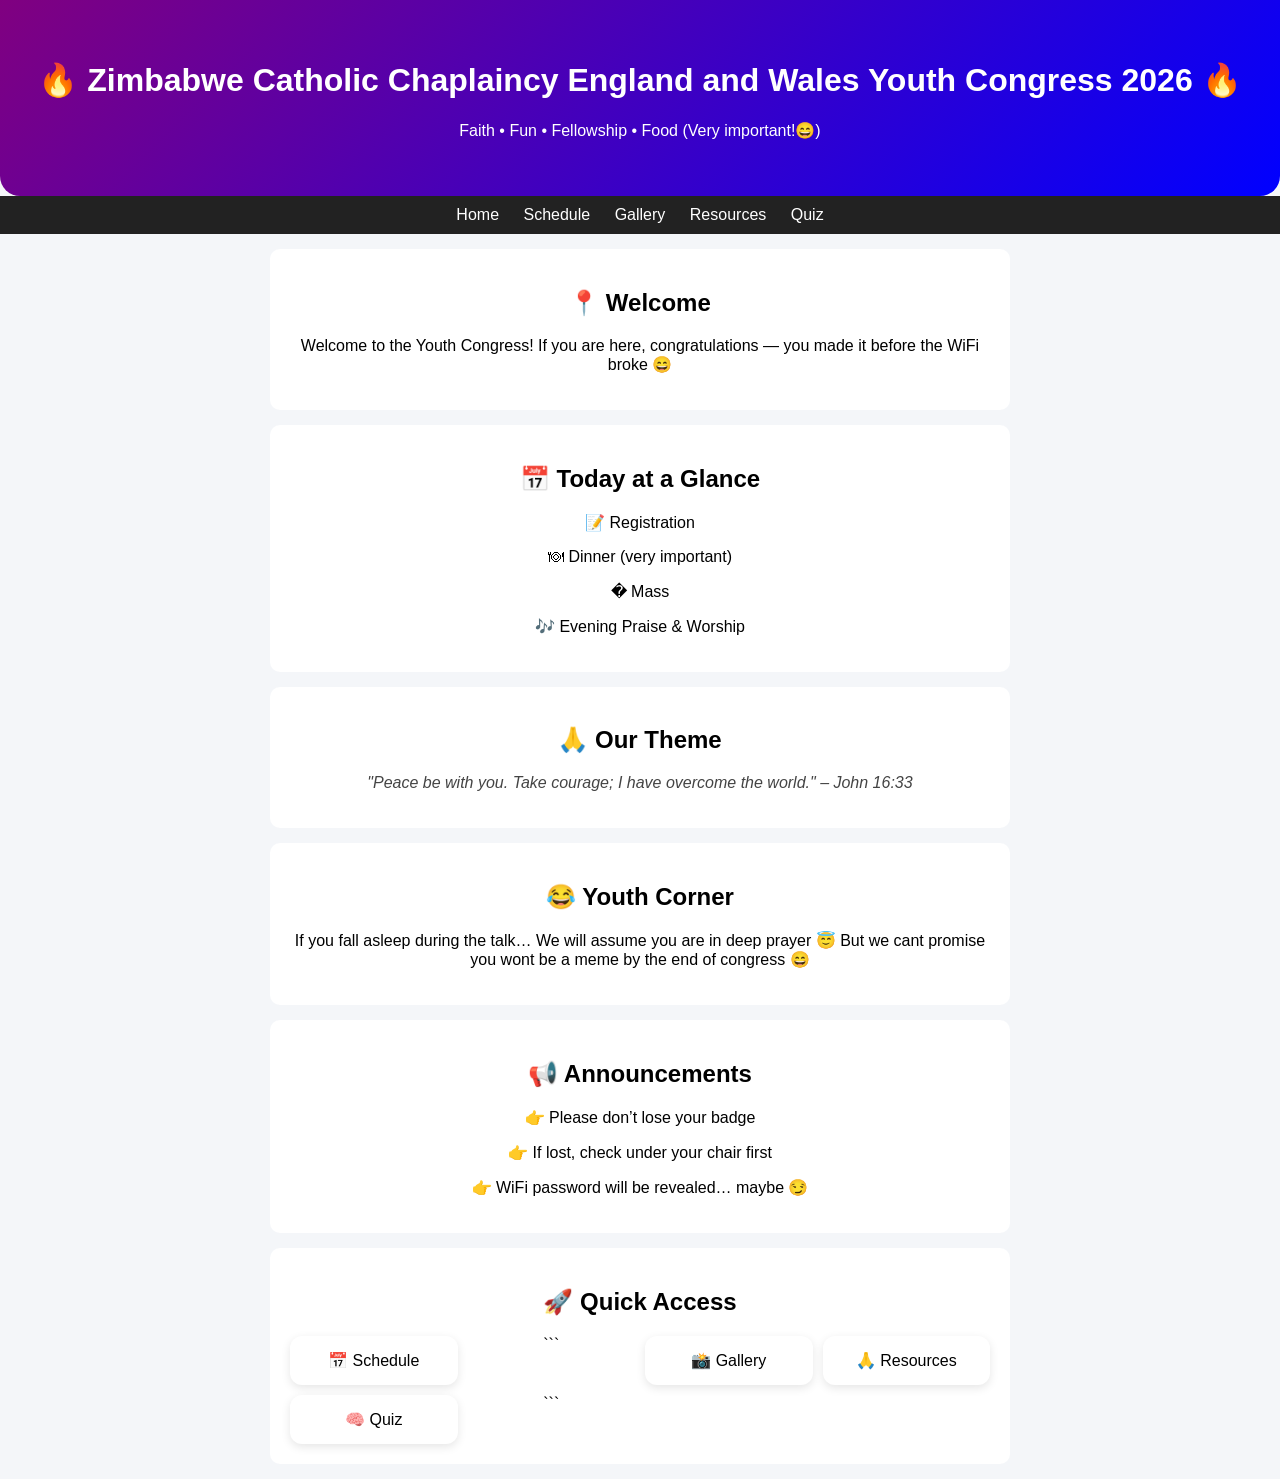
==== index.html @ 90b076f2 "Initial Commit" ====
<!DOCTYPE html>

<html>
<head>
  <link rel="stylesheet" href="style.css">
  <meta name="viewport" content="width=device-width, initial-scale=1.0">
  <title>ZCCEW Youth Congress 2026</title>

  <style>
    .hero {
      background: linear-gradient(135deg, purple, blue);
      color: white;
      padding: 40px 20px;
      border-radius: 0 0 20px 20px;
    }

    .grid {
      display: grid;
      grid-template-columns: repeat(auto-fit, minmax(150px, 1fr));
      gap: 10px;
      max-width: 800px;
      margin: auto;
    }

    .tile {
      background: white;
      padding: 15px;
      border-radius: 12px;
      box-shadow: 0 3px 10px rgba(0,0,0,0.1);
      cursor: pointer;
    }

    .tile:hover {
      transform: scale(1.03);
      transition: 0.2s;
    }

    .quote {
      font-style: italic;
      color: #444;
    }
  </style>

</head>

<body>

<div class="hero">
  <h1>🔥 Zimbabwe Catholic Chaplaincy England and Wales Youth Congress 2026 🔥</h1>
  <p>Faith • Fun • Fellowship • Food (Very important!😄)</p>
</div>

<nav>
  <a href="index.html">Home</a>
  <a href="schedule.html">Schedule</a>
  <a href="gallery.html">Gallery</a>
  <a href="resources.html">Resources</a>
  <a href="quiz.html">Quiz</a>
</nav>

<!-- QUICK INFO -->

<div class="card">
  <h2>📍 Welcome</h2>
  <p>Welcome to the Youth Congress! If you are here, congratulations — you made it before the WiFi broke 😄</p>
</div>

<!-- Arrival SNAPSHOT -->

<div class="card">
  <h2>📅 Today at a Glance</h2>
  <p>📝 Registration </p>
  <p>🍽 Dinner (very important)</p>
  <p>� Mass</p>
  <p>🎶 Evening Praise & Worship</p>
</div>

<!-- TODAY SNAPSHOT 
<div class="card">
  <h2>📅 Today at a Glance</h2>
  <p>🕘 Morning Prayer</p>
  <p>📖 Talk Sessions</p>
  <p>🍽 Lunch (very important)</p>
  <p>🎶 Evening Praise & Worship</p>
</div>

-->
<!-- DAILY VERSE 
<div class="card">
  <h2>📅 Today at a Glance</h2>
  <p>🕘 Morning Prayer</p>
  <p>📖 Talk Sessions</p>
  <p>🍽 Lunch (very important)</p>
  <p>🎶 Evening Praise & Worship</p>
</div>
-->


<!-- DAILY VERSE -->

<div class="card">
  <h2>🙏 Our Theme</h2>
  <p class="quote">"Peace be with you. Take courage; I have overcome the world." – John 16:33</p>
</div>

<!-- FUN SECTION -->

<div class="card">
  <h2>😂 Youth Corner</h2>
  <p>If you fall asleep during the talk… We will assume you are in deep prayer 😇 But we cant promise you wont be a meme by the end of congress 😄</p>
</div>

<!-- ANNOUNCEMENTS -->

<div class="card">
  <h2>📢 Announcements</h2>
  <p>👉 Please don’t lose your badge</p>
  <p>👉 If lost, check under your chair first</p>
  <p>👉 WiFi password will be revealed… maybe 😏</p>
</div>

<!-- QUICK NAV TILES -->

<div class="card">
  <h2>🚀 Quick Access</h2>

  <div class="grid">
    <div class="tile" onclick="location.href='schedule.html'">
      📅 Schedule
    </div>

```
<div class="tile" onclick="location.href='gallery.html'">
  📸 Gallery
</div>

<div class="tile" onclick="location.href='resources.html'">
  🙏 Resources
</div>

<div class="tile" onclick="location.href='quiz.html'">
  🧠 Quiz
</div>
```

  </div>
</div>

</body>
</html>
---- style.css ----
body {
  font-family: Arial;
  margin: 0;
  background: #f4f6f9;
  text-align: center;
}

header {
  background: linear-gradient(135deg, purple, blue);
  color: white;
  padding: 20px;
}

nav {
  background: #222;
  padding: 10px;
}

nav a {
  color: white;
  margin: 10px;
  text-decoration: none;
}

.card {
  background: white;
  margin: 15px auto;
  padding: 20px;
  max-width: 700px;
  border-radius: 10px;
}
button {
  width: 100%;
  font-size: 18px;
  padding: 15px;
  margin: 10px 0;
}
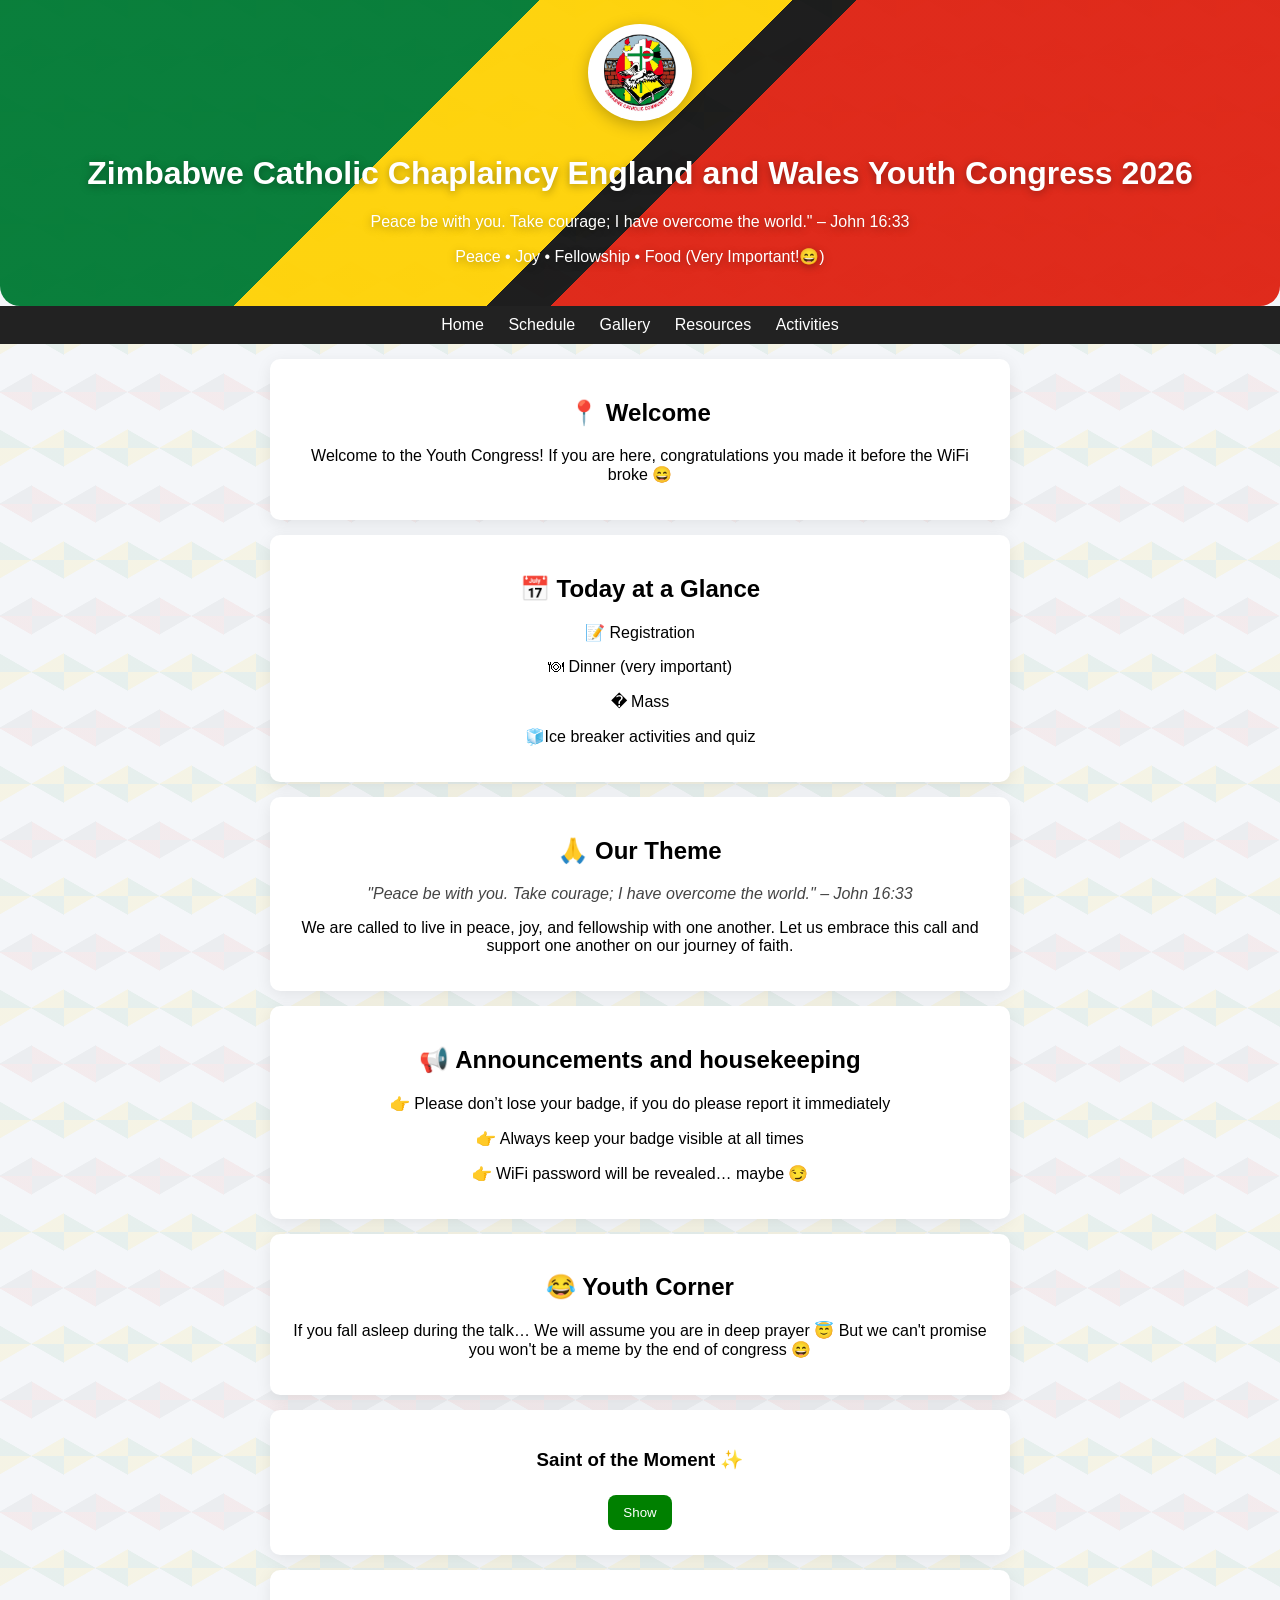
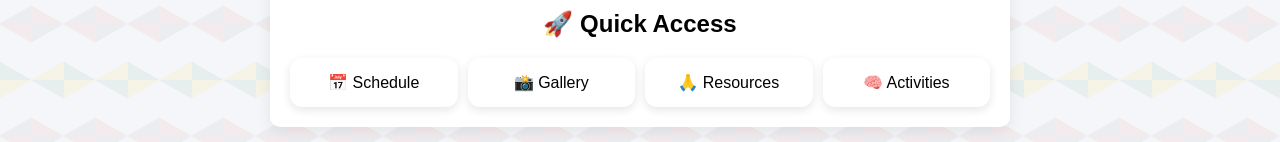
==== commit 0ef5ce22: "Second Commit" ====
--- a/index.html
+++ b/index.html
@@ -8,10 +8,22 @@
 
   <style>
     .hero {
-      background: linear-gradient(135deg, purple, blue);
+      background: linear-gradient(135deg, rgba(0, 122, 52, 0.96) 0%, rgba(0, 122, 52, 0.96) 34%, rgba(255, 209, 0, 0.94) 34%, rgba(255, 209, 0, 0.94) 50%, rgba(0, 0, 0, 0.88) 50%, rgba(0, 0, 0, 0.88) 54%, rgba(222, 32, 16, 0.95) 54%, rgba(222, 32, 16, 0.95) 100%);
       color: white;
-      padding: 40px 20px;
+      padding: 24px 16px;
       border-radius: 0 0 20px 20px;
+      text-shadow: 0 2px 8px rgba(0,0,0,0.35);
+    }
+
+    .hero-logo {
+      width: 88px;
+      max-width: 35vw;
+      height: auto;
+      margin-bottom: 8px;
+      background: white;
+      border-radius: 50%;
+      padding: 8px;
+      box-shadow: 0 4px 16px rgba(0,0,0,0.25);
     }
 
     .grid {
@@ -46,8 +58,10 @@
 <body>
 
 <div class="hero">
-  <h1>🔥 Zimbabwe Catholic Chaplaincy England and Wales Youth Congress 2026 🔥</h1>
-  <p>Faith • Fun • Fellowship • Food (Very important!😄)</p>
+  <img class="hero-logo" src="logo.png" alt="Zimbabwe Catholic Chaplaincy England and Wales logo">
+  <h1>Zimbabwe Catholic Chaplaincy England and Wales Youth Congress 2026 </h1>
+  <p>Peace be with you. Take courage; I have overcome the world." – John 16:33</p>
+  <p> Peace • Joy • Fellowship • Food (Very Important!😄)</p>
 </div>
 
 <nav>
@@ -55,14 +69,14 @@
   <a href="schedule.html">Schedule</a>
   <a href="gallery.html">Gallery</a>
   <a href="resources.html">Resources</a>
-  <a href="quiz.html">Quiz</a>
+  <a href="quiz.html">Activities</a>
 </nav>
 
 <!-- QUICK INFO -->
 
 <div class="card">
   <h2>📍 Welcome</h2>
-  <p>Welcome to the Youth Congress! If you are here, congratulations — you made it before the WiFi broke 😄</p>
+  <p>Welcome to the Youth Congress! If you are here, congratulations you made it before the WiFi broke 😄</p>
 </div>
 
 <!-- Arrival SNAPSHOT -->
@@ -72,7 +86,7 @@
   <p>📝 Registration </p>
   <p>🍽 Dinner (very important)</p>
   <p>� Mass</p>
-  <p>🎶 Evening Praise & Worship</p>
+  <p>🧊Ice breaker activities and quiz</p>
 </div>
 
 <!-- TODAY SNAPSHOT 
@@ -101,24 +115,62 @@
 <div class="card">
   <h2>🙏 Our Theme</h2>
   <p class="quote">"Peace be with you. Take courage; I have overcome the world." – John 16:33</p>
-</div>
-
-<!-- FUN SECTION -->
-
-<div class="card">
-  <h2>😂 Youth Corner</h2>
-  <p>If you fall asleep during the talk… We will assume you are in deep prayer 😇 But we cant promise you wont be a meme by the end of congress 😄</p>
+  <p>We are called to live in peace, joy, and fellowship with one another. Let us embrace this call and support one another on our journey of faith.</p>
 </div>
 
 <!-- ANNOUNCEMENTS -->
 
 <div class="card">
-  <h2>📢 Announcements</h2>
-  <p>👉 Please don’t lose your badge</p>
-  <p>👉 If lost, check under your chair first</p>
+  <h2>📢 Announcements and housekeeping</h2>
+  <p>👉 Please don’t lose your badge, if you do please report it immediately</p>
+  <p>👉 Always keep your badge visible at all times</p>
   <p>👉 WiFi password will be revealed… maybe 😏</p>
 </div>
 
+<!-- FUN SECTION -->
+<div class="card">
+  <h2>😂 Youth Corner</h2>
+  <p>If you fall asleep during the talk… We will assume you are in deep prayer 😇 But 
+we can't promise you won't be a meme by the end of congress 😄</p>
+</div>
+
+<div class="card">
+  <h3>Saint of the Moment ✨</h3>
+  <p id="saint"></p>
+  <button onclick="newSaint()">Show</button>
+</div>
+
+
+<script>
+const saints = [
+  "St. Augustine of Hippo was born in North Africa and became a great teacher of the Church",
+  "St. Monica, mother of St. Augustine, prayed with patience and never gave up hope",
+  "St. Josephine Bakhita was born in Sudan and became a joyful witness to forgiveness",
+  "St. Charles Lwanga of Uganda protected young people and stayed brave in his faith",
+  "St. Kizito of Uganda was one of the youngest martyrs and stayed courageous",
+  "St. Perpetua was a young mother from North Africa who showed great courage",
+  "St. Felicity was a young African martyr and loyal friend in faith",
+  "St. Moses the Black changed his life and became a peaceful monk in Egypt",
+  "St. Anthony of Egypt is called the father of monks and loved prayer in the desert",
+  "St. Athanasius of Alexandria defended the faith with boldness",
+  "St. Cyprian of Carthage was an African bishop who led the Church with courage",
+  "St. Martin de Porres served the poor, the sick, and people who were forgotten",
+  "St. Dominic Savio was a teenage saint who chose joy, kindness, and holiness",
+  "St. Maria Goretti was a young saint known for forgiveness and purity of heart",
+  "St. Tarcisius was a young saint who loved the Eucharist deeply",
+  "St. Therese of Lisieux became a saint by doing small things with great love",
+  "St. Pier Giorgio Frassati loved hiking, friendship, prayer, and helping the poor",
+  "St. Joan of Arc was a teenager when she led with courage and trusted God",
+  "St. John Paul II loved youth and started World Youth Day",
+  "St. Francis of Assisi loved creation, peace, and simple living"
+];
+
+
+function newSaint() {
+  const random = saints[Math.floor(Math.random() * saints.length)];
+  document.getElementById("saint").innerText = random;
+}
+</script>
 <!-- QUICK NAV TILES -->
 
 <div class="card">
@@ -129,7 +181,6 @@
       📅 Schedule
     </div>
 
-```
 <div class="tile" onclick="location.href='gallery.html'">
   📸 Gallery
 </div>
@@ -139,10 +190,8 @@
 </div>
 
 <div class="tile" onclick="location.href='quiz.html'">
-  🧠 Quiz
+  🧠 Activities
 </div>
-```
-
   </div>
 </div>
 
--- a/style.css
+++ b/style.css
@@ -1,12 +1,19 @@
 body {
   font-family: Arial;
   margin: 0;
-  background: #f4f6f9;
+  background-color: #f4f6f9;
+  background-image:
+    linear-gradient(30deg, rgba(0, 121, 52, 0.06) 12%, transparent 12.5%, transparent 87%, rgba(0, 121, 52, 0.06) 87.5%, rgba(0, 121, 52, 0.06)),
+    linear-gradient(150deg, rgba(255, 209, 0, 0.08) 12%, transparent 12.5%, transparent 87%, rgba(255, 209, 0, 0.08) 87.5%, rgba(255, 209, 0, 0.08)),
+    linear-gradient(30deg, rgba(222, 32, 16, 0.05) 12%, transparent 12.5%, transparent 87%, rgba(222, 32, 16, 0.05) 87.5%, rgba(222, 32, 16, 0.05)),
+    linear-gradient(150deg, rgba(0, 0, 0, 0.035) 12%, transparent 12.5%, transparent 87%, rgba(0, 0, 0, 0.035) 87.5%, rgba(0, 0, 0, 0.035));
+  background-position: 0 0, 0 0, 32px 56px, 32px 56px;
+  background-size: 64px 112px;
   text-align: center;
 }
 
 header {
-  background: linear-gradient(135deg, purple, blue);
+  background: linear-gradient(135deg, #007a34 0%, #007a34 32%, #ffd100 32%, #ffd100 49%, #000 49%, #000 53%, #de2010 53%, #de2010 100%);
   color: white;
   padding: 20px;
 }
@@ -28,10 +35,45 @@
   padding: 20px;
   max-width: 700px;
   border-radius: 10px;
+  box-shadow: 0 4px 16px rgba(0,0,0,0.08);
 }
+
 button {
-  width: 100%;
-  font-size: 18px;
-  padding: 15px;
+  background: green;
+  border: none;
+  color: white;
+  padding: 10px 15px;
+  border-radius: 8px;
+  margin: 5px;
+  cursor: pointer;
+}
+
+button:hover {
+  background: red;
+}
+
+input {
+  padding: 10px;
+  border: 1px solid #ccc;
+  border-radius: 8px;
+  max-width: 260px;
+  width: 80%;
+}
+
+#challengeAnswers {
   margin: 10px 0;
-}+}
+
+.leaderboard-list {
+  max-width: 420px;
+  margin: 10px auto 0;
+  text-align: left;
+}
+
+.leaderboard-row {
+  background: #f7f8fa;
+  margin: 8px 0;
+  padding: 10px 14px;
+  border-radius: 8px;
+  font-weight: bold;
+}
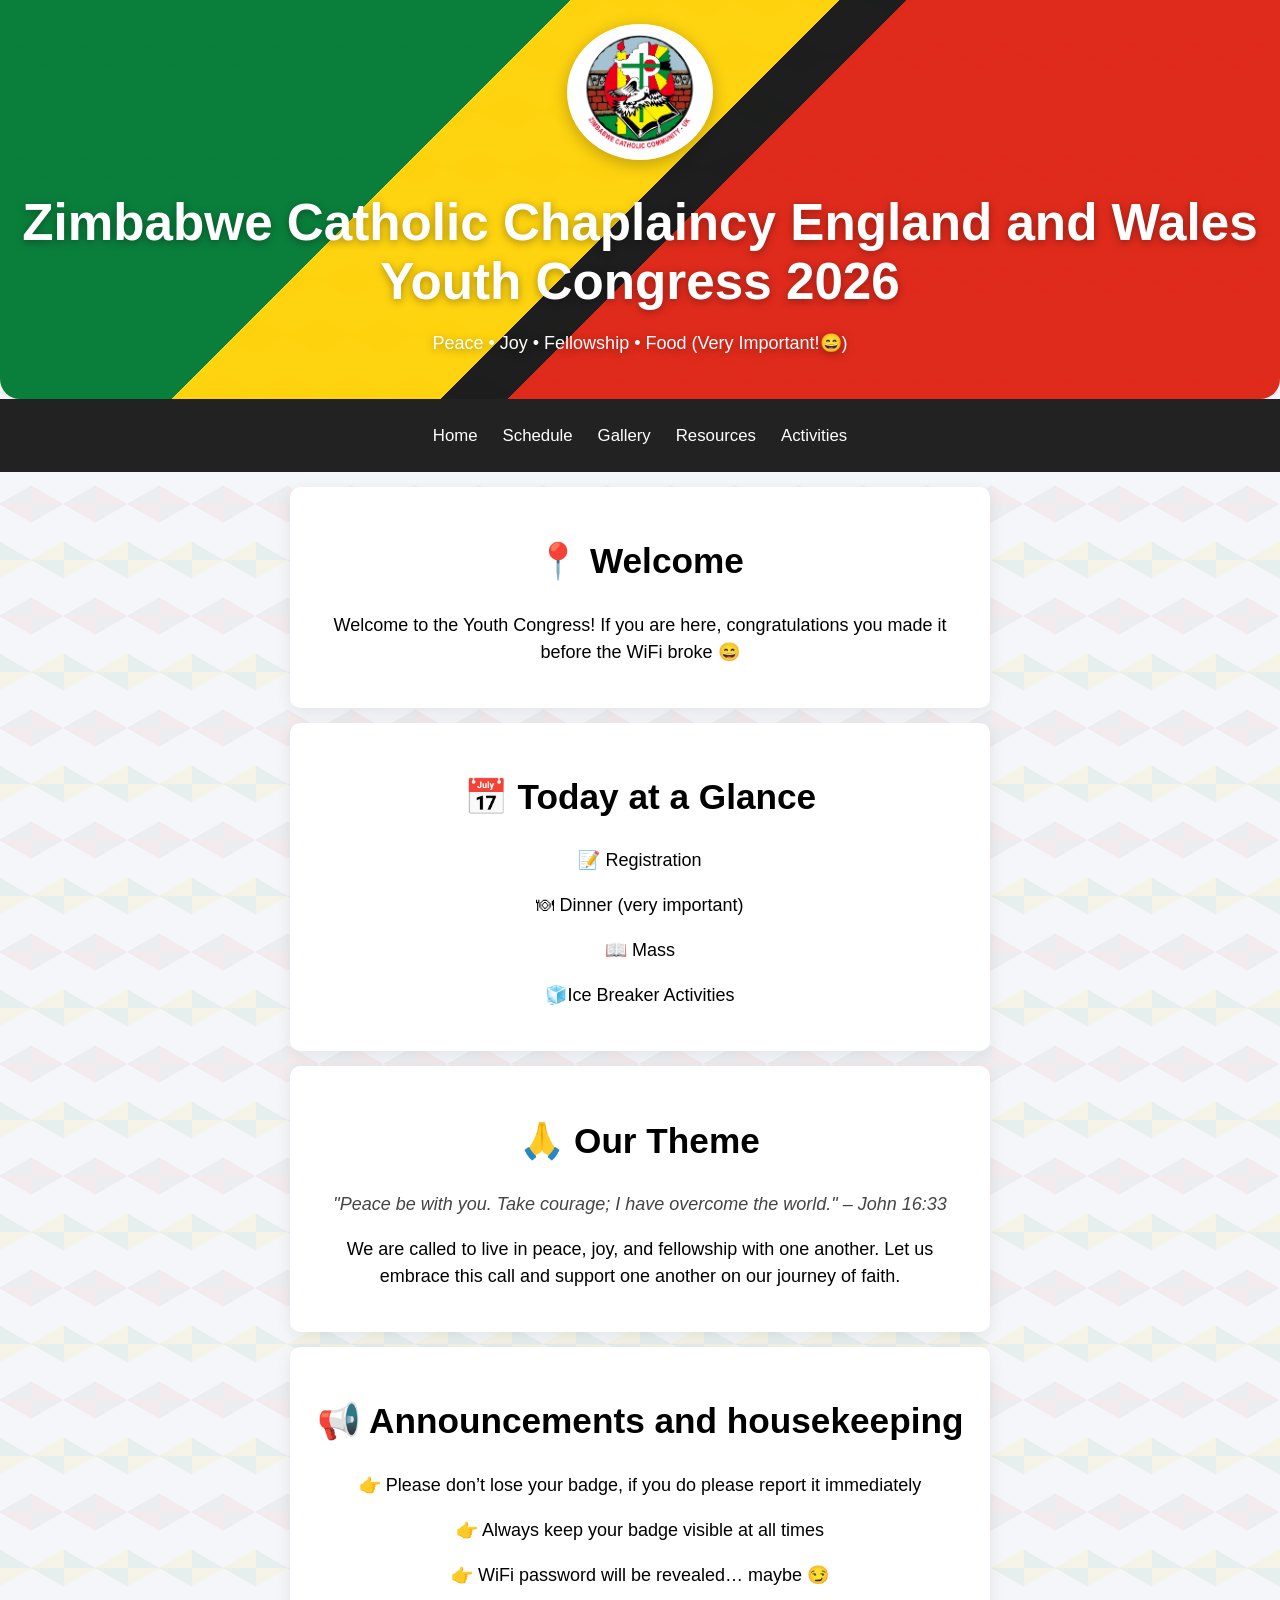
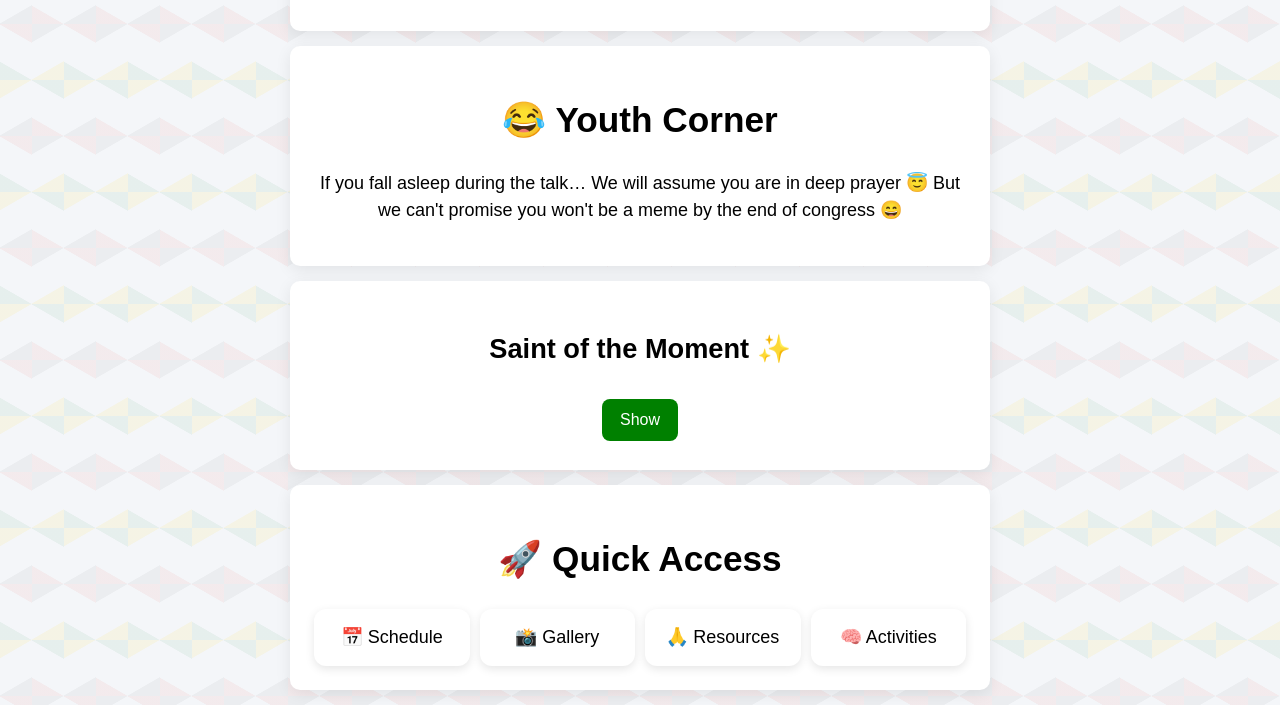
==== commit a2a9db57: "version 3" ====
--- a/index.html
+++ b/index.html
@@ -16,8 +16,8 @@
     }
 
     .hero-logo {
-      width: 88px;
-      max-width: 35vw;
+      width: 130px;
+      max-width: 45vw;
       height: auto;
       margin-bottom: 8px;
       background: white;
@@ -60,8 +60,8 @@
 <div class="hero">
   <img class="hero-logo" src="logo.png" alt="Zimbabwe Catholic Chaplaincy England and Wales logo">
   <h1>Zimbabwe Catholic Chaplaincy England and Wales Youth Congress 2026 </h1>
-  <p>Peace be with you. Take courage; I have overcome the world." – John 16:33</p>
-  <p> Peace • Joy • Fellowship • Food (Very Important!😄)</p>
+
+ <p> Peace • Joy • Fellowship • Food (Very Important!😄)</p>
 </div>
 
 <nav>
@@ -85,8 +85,8 @@
   <h2>📅 Today at a Glance</h2>
   <p>📝 Registration </p>
   <p>🍽 Dinner (very important)</p>
-  <p>� Mass</p>
-  <p>🧊Ice breaker activities and quiz</p>
+  <p>📖 Mass</p>
+  <p>🧊Ice Breaker Activities</p>
 </div>
 
 <!-- TODAY SNAPSHOT 
--- a/style.css
+++ b/style.css
@@ -1,6 +1,8 @@
 body {
   font-family: Arial;
   margin: 0;
+  font-size: 18px;
+  line-height: 1.5;
   background-color: #f4f6f9;
   background-image:
     linear-gradient(30deg, rgba(0, 121, 52, 0.06) 12%, transparent 12.5%, transparent 87%, rgba(0, 121, 52, 0.06) 87.5%, rgba(0, 121, 52, 0.06)),
@@ -15,25 +17,46 @@
 header {
   background: linear-gradient(135deg, #007a34 0%, #007a34 32%, #ffd100 32%, #ffd100 49%, #000 49%, #000 53%, #de2010 53%, #de2010 100%);
   color: white;
-  padding: 20px;
+  padding: 28px 16px;
+}
+
+h1 {
+  font-size: clamp(2rem, 7vw, 3.2rem);
+  line-height: 1.15;
+  margin: 0.35em 0;
+}
+
+h2 {
+  font-size: clamp(1.55rem, 5vw, 2.2rem);
+  line-height: 1.2;
+}
+
+h3 {
+  font-size: clamp(1.3rem, 4.5vw, 1.7rem);
+  line-height: 1.25;
 }
 
 nav {
   background: #222;
-  padding: 10px;
+  padding: 12px 8px;
 }
 
 nav a {
+  display: inline-block;
   color: white;
-  margin: 10px;
+  margin: 6px 8px;
+  padding: 6px 2px;
   text-decoration: none;
+  font-size: 1.05rem;
 }
 
 .card {
   background: white;
   margin: 15px auto;
-  padding: 20px;
+  padding: 24px;
   max-width: 700px;
+  width: calc(100% - 30px);
+  box-sizing: border-box;
   border-radius: 10px;
   box-shadow: 0 4px 16px rgba(0,0,0,0.08);
 }
@@ -42,10 +65,11 @@
   background: green;
   border: none;
   color: white;
-  padding: 10px 15px;
+  padding: 12px 18px;
   border-radius: 8px;
   margin: 5px;
   cursor: pointer;
+  font-size: 1rem;
 }
 
 button:hover {
@@ -53,11 +77,12 @@
 }
 
 input {
-  padding: 10px;
+  padding: 12px;
   border: 1px solid #ccc;
   border-radius: 8px;
   max-width: 260px;
   width: 80%;
+  font-size: 1rem;
 }
 
 #challengeAnswers {
@@ -77,3 +102,33 @@
   border-radius: 8px;
   font-weight: bold;
 }
+
+@media (max-width: 600px) {
+  body {
+    font-size: 20px;
+  }
+
+  header {
+    padding: 34px 14px;
+  }
+
+  nav {
+    padding: 12px 6px;
+  }
+
+  nav a {
+    font-size: 1.1rem;
+    margin: 5px 6px;
+    padding: 8px 4px;
+  }
+
+  .card {
+    margin: 12px auto;
+    padding: 22px 18px;
+    width: calc(100% - 18px);
+  }
+
+  button {
+    min-height: 46px;
+  }
+}
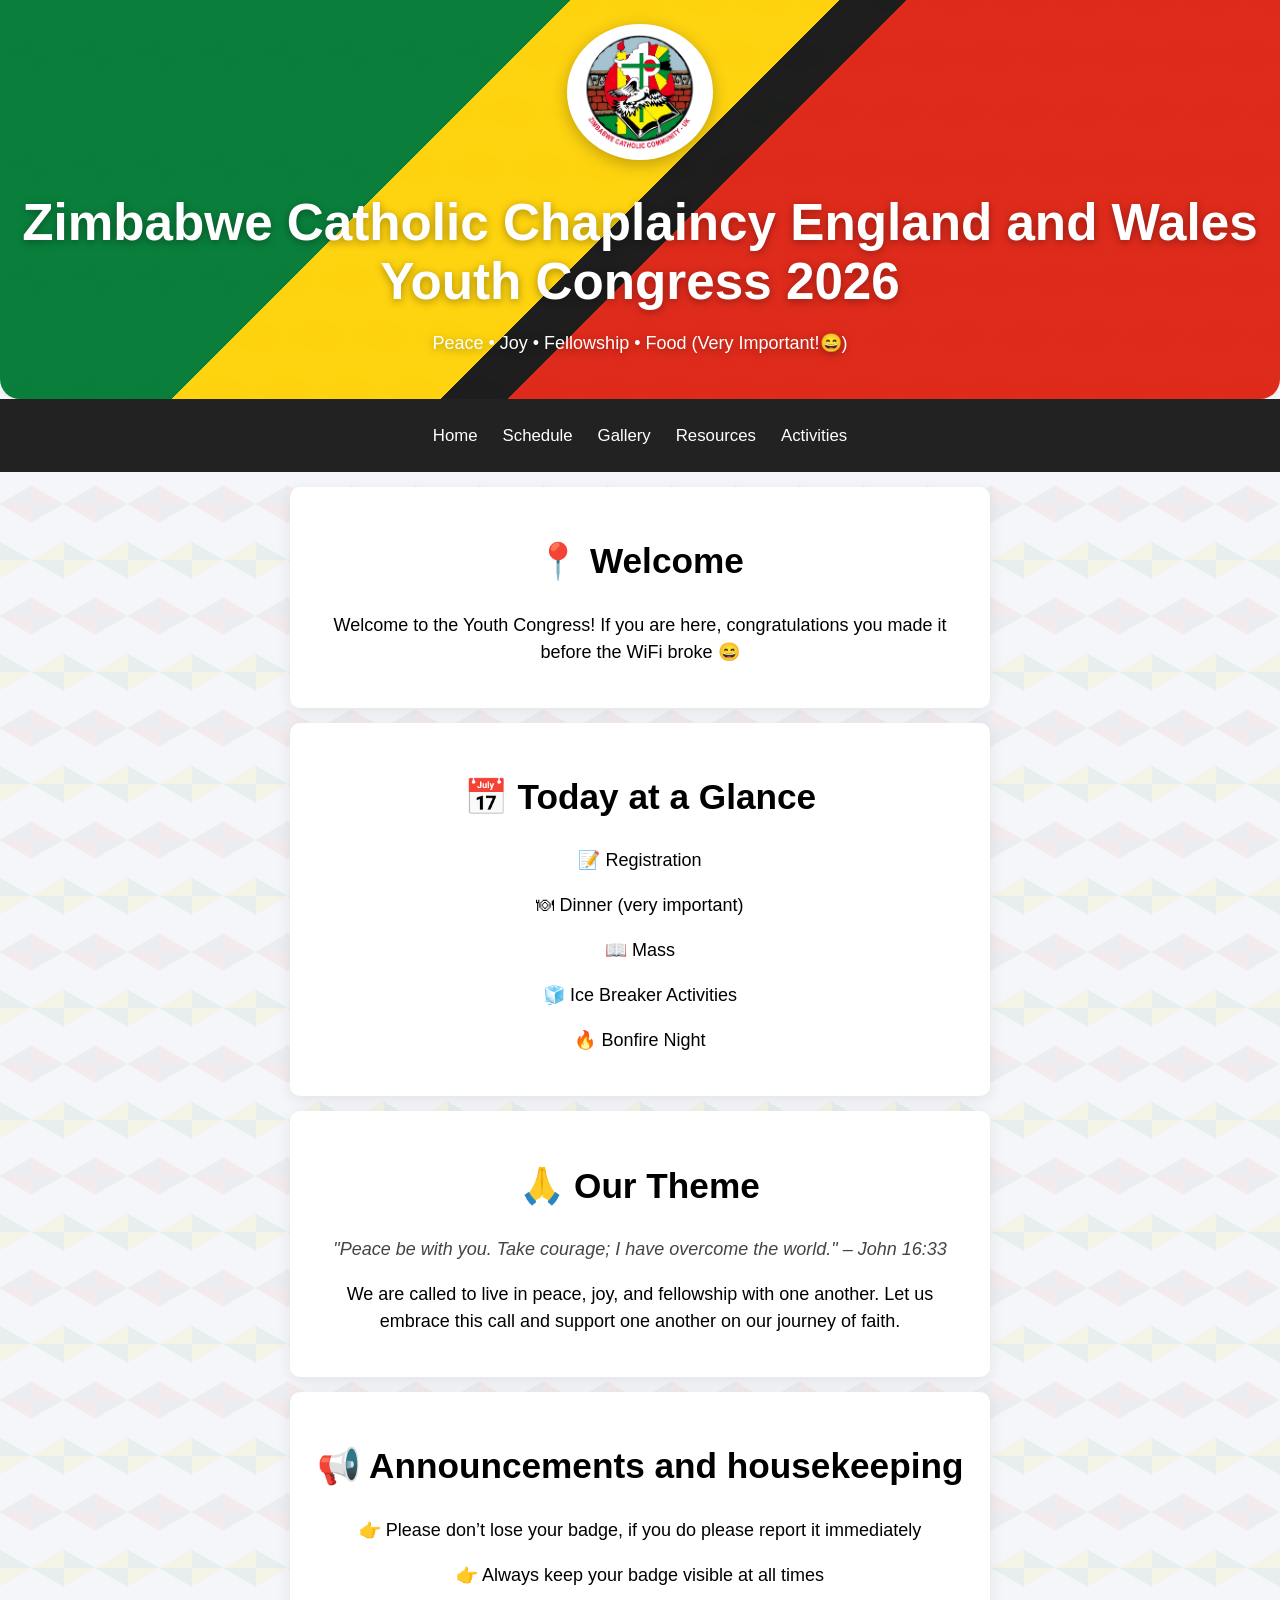
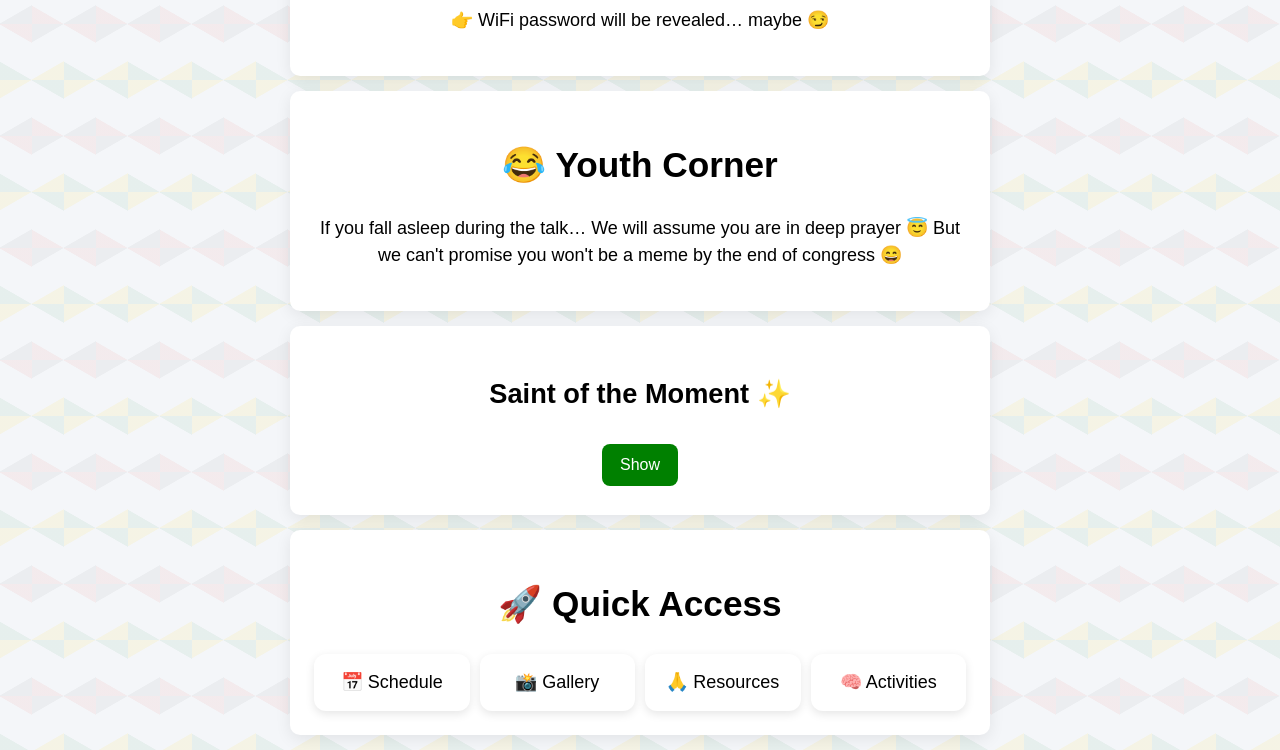
==== commit c02afb84: "version 3.1" ====
--- a/index.html
+++ b/index.html
@@ -86,16 +86,19 @@
   <p>📝 Registration </p>
   <p>🍽 Dinner (very important)</p>
   <p>📖 Mass</p>
-  <p>🧊Ice Breaker Activities</p>
+  <p>🧊 Ice Breaker Activities</p>
+  <p>🔥 Bonfire Night</p>
 </div>
 
 <!-- TODAY SNAPSHOT 
 <div class="card">
   <h2>📅 Today at a Glance</h2>
   <p>🕘 Morning Prayer</p>
-  <p>📖 Talk Sessions</p>
+  <p>🗣️ Interactive Workshops</p>
   <p>🍽 Lunch (very important)</p>
-  <p>🎶 Evening Praise & Worship</p>
+  <p>🎯 Fun Activities</p>
+  <p>📖 Mass</p>
+  <p>🎶 Disco and Talent Show</p>
 </div>
 
 -->
@@ -103,9 +106,10 @@
 <div class="card">
   <h2>📅 Today at a Glance</h2>
   <p>🕘 Morning Prayer</p>
-  <p>📖 Talk Sessions</p>
+  <p>🗣 Interactive Talk Sessions</p>
+   <p>📖 Mass</p>
   <p>🍽 Lunch (very important)</p>
-  <p>🎶 Evening Praise & Worship</p>
+  <p>📤 Send out</p>
 </div>
 -->
 
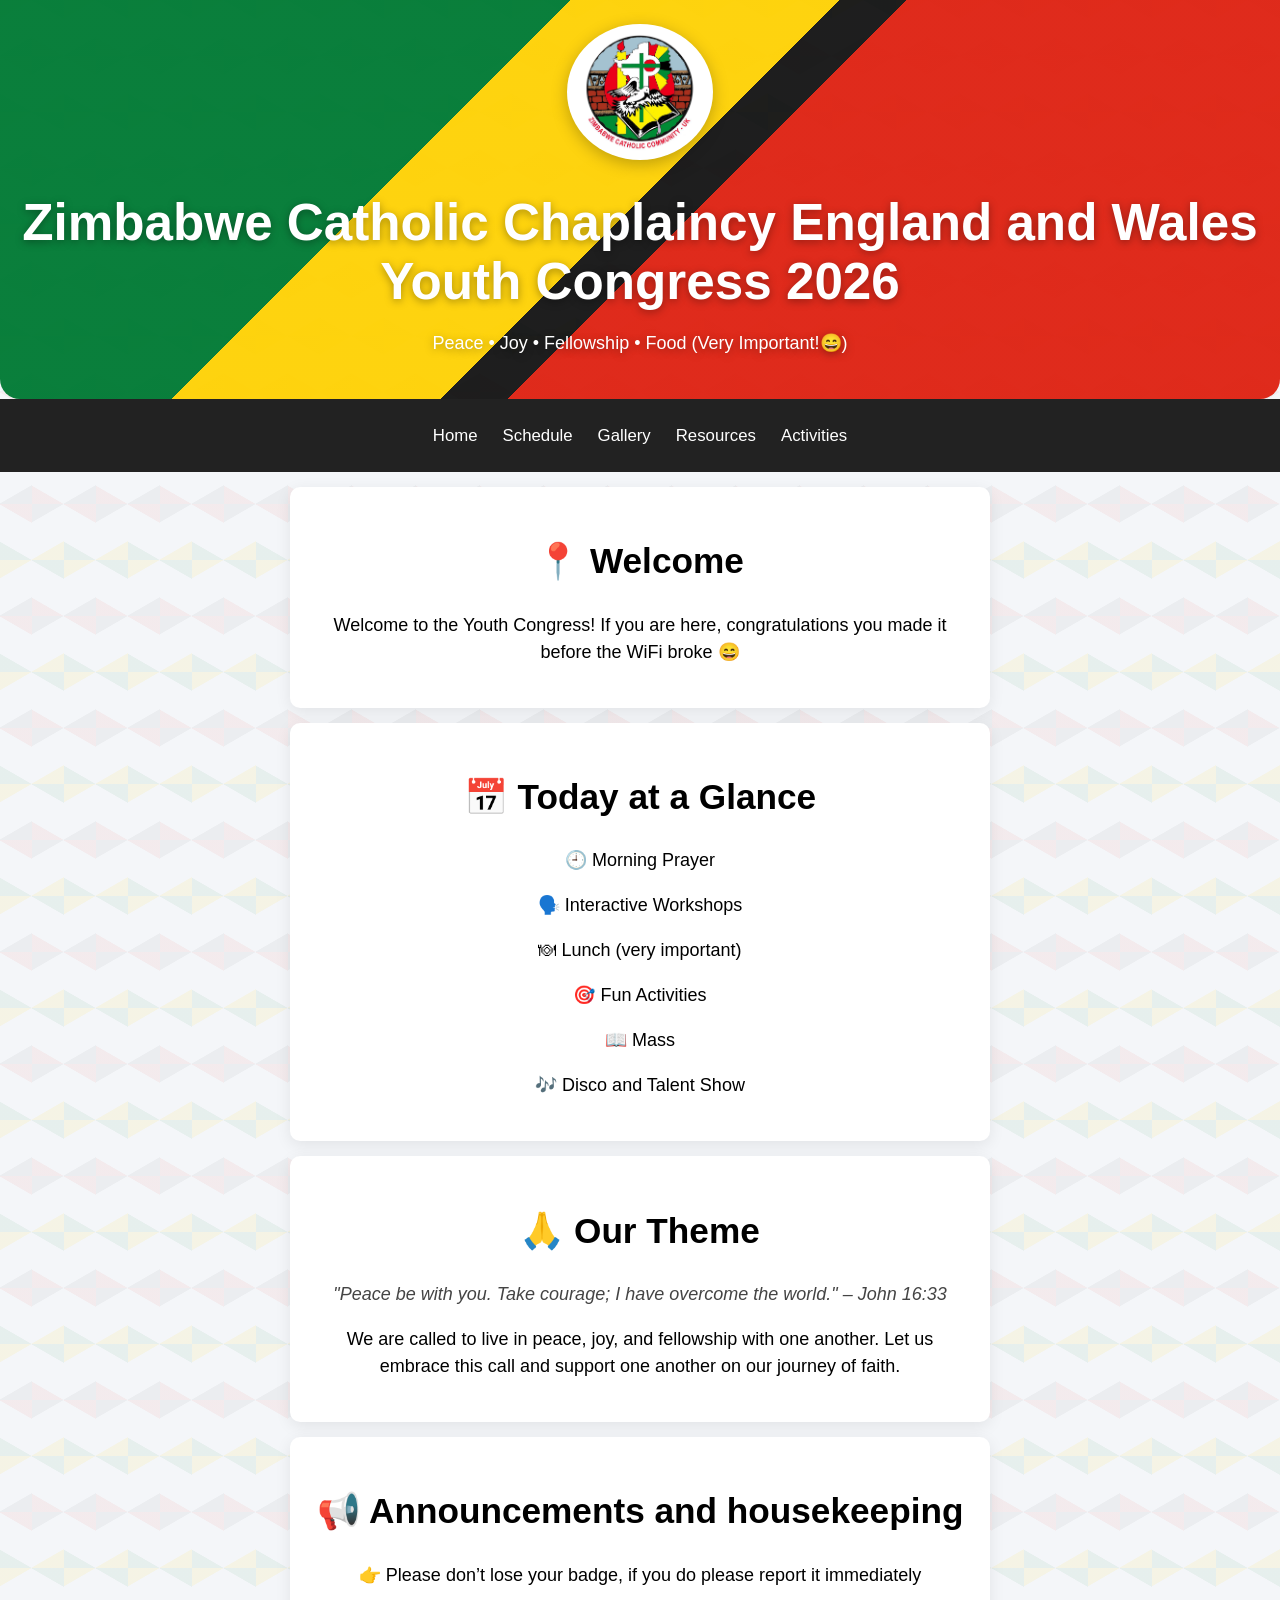
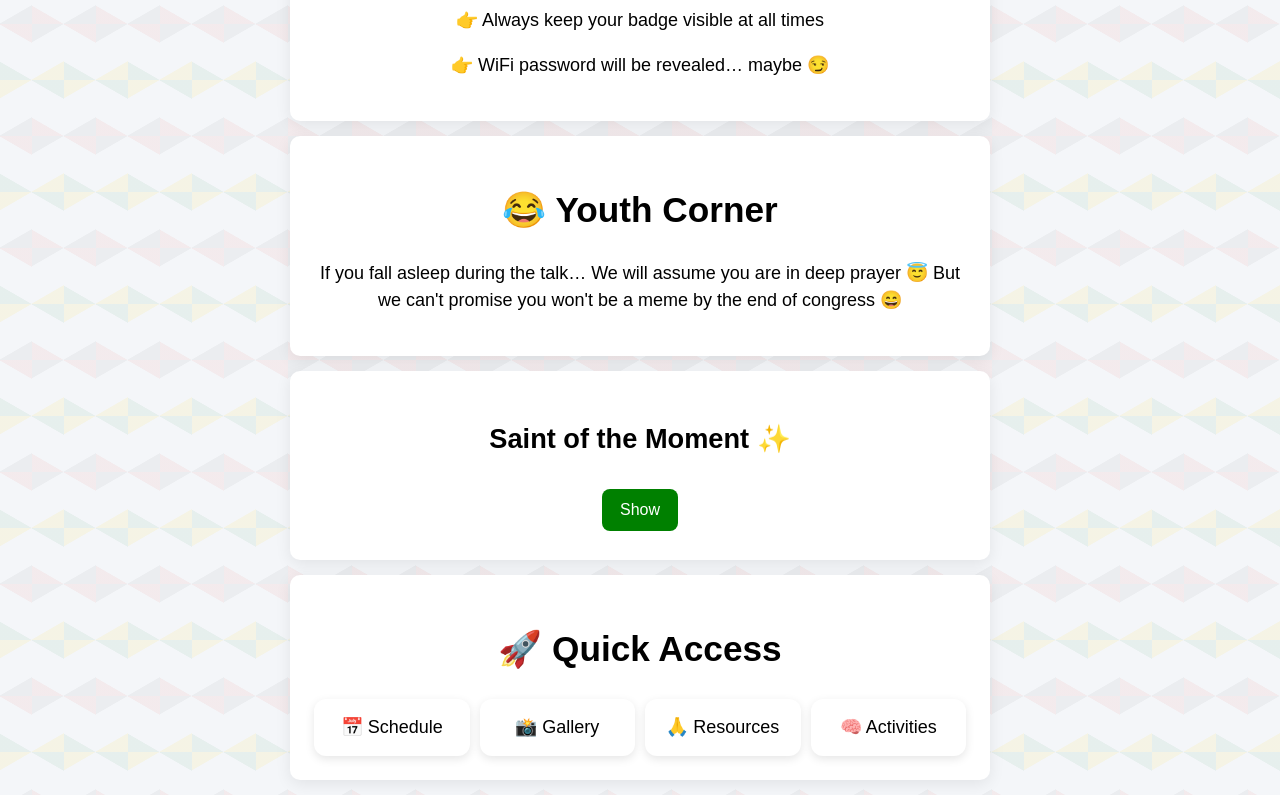
==== commit c5c3a36b: "Index-Page d2" ====
--- a/index.html
+++ b/index.html
@@ -79,7 +79,7 @@
   <p>Welcome to the Youth Congress! If you are here, congratulations you made it before the WiFi broke 😄</p>
 </div>
 
-<!-- Arrival SNAPSHOT -->
+<!-- Arrival SNAPSHOT 
 
 <div class="card">
   <h2>📅 Today at a Glance</h2>
@@ -89,8 +89,9 @@
   <p>🧊 Ice Breaker Activities</p>
   <p>🔥 Bonfire Night</p>
 </div>
-
-<!-- TODAY SNAPSHOT 
+-->
+
+<!-- TODAY SNAPSHOT -->
 <div class="card">
   <h2>📅 Today at a Glance</h2>
   <p>🕘 Morning Prayer</p>
@@ -101,7 +102,7 @@
   <p>🎶 Disco and Talent Show</p>
 </div>
 
--->
+
 <!-- DAILY VERSE 
 <div class="card">
   <h2>📅 Today at a Glance</h2>
